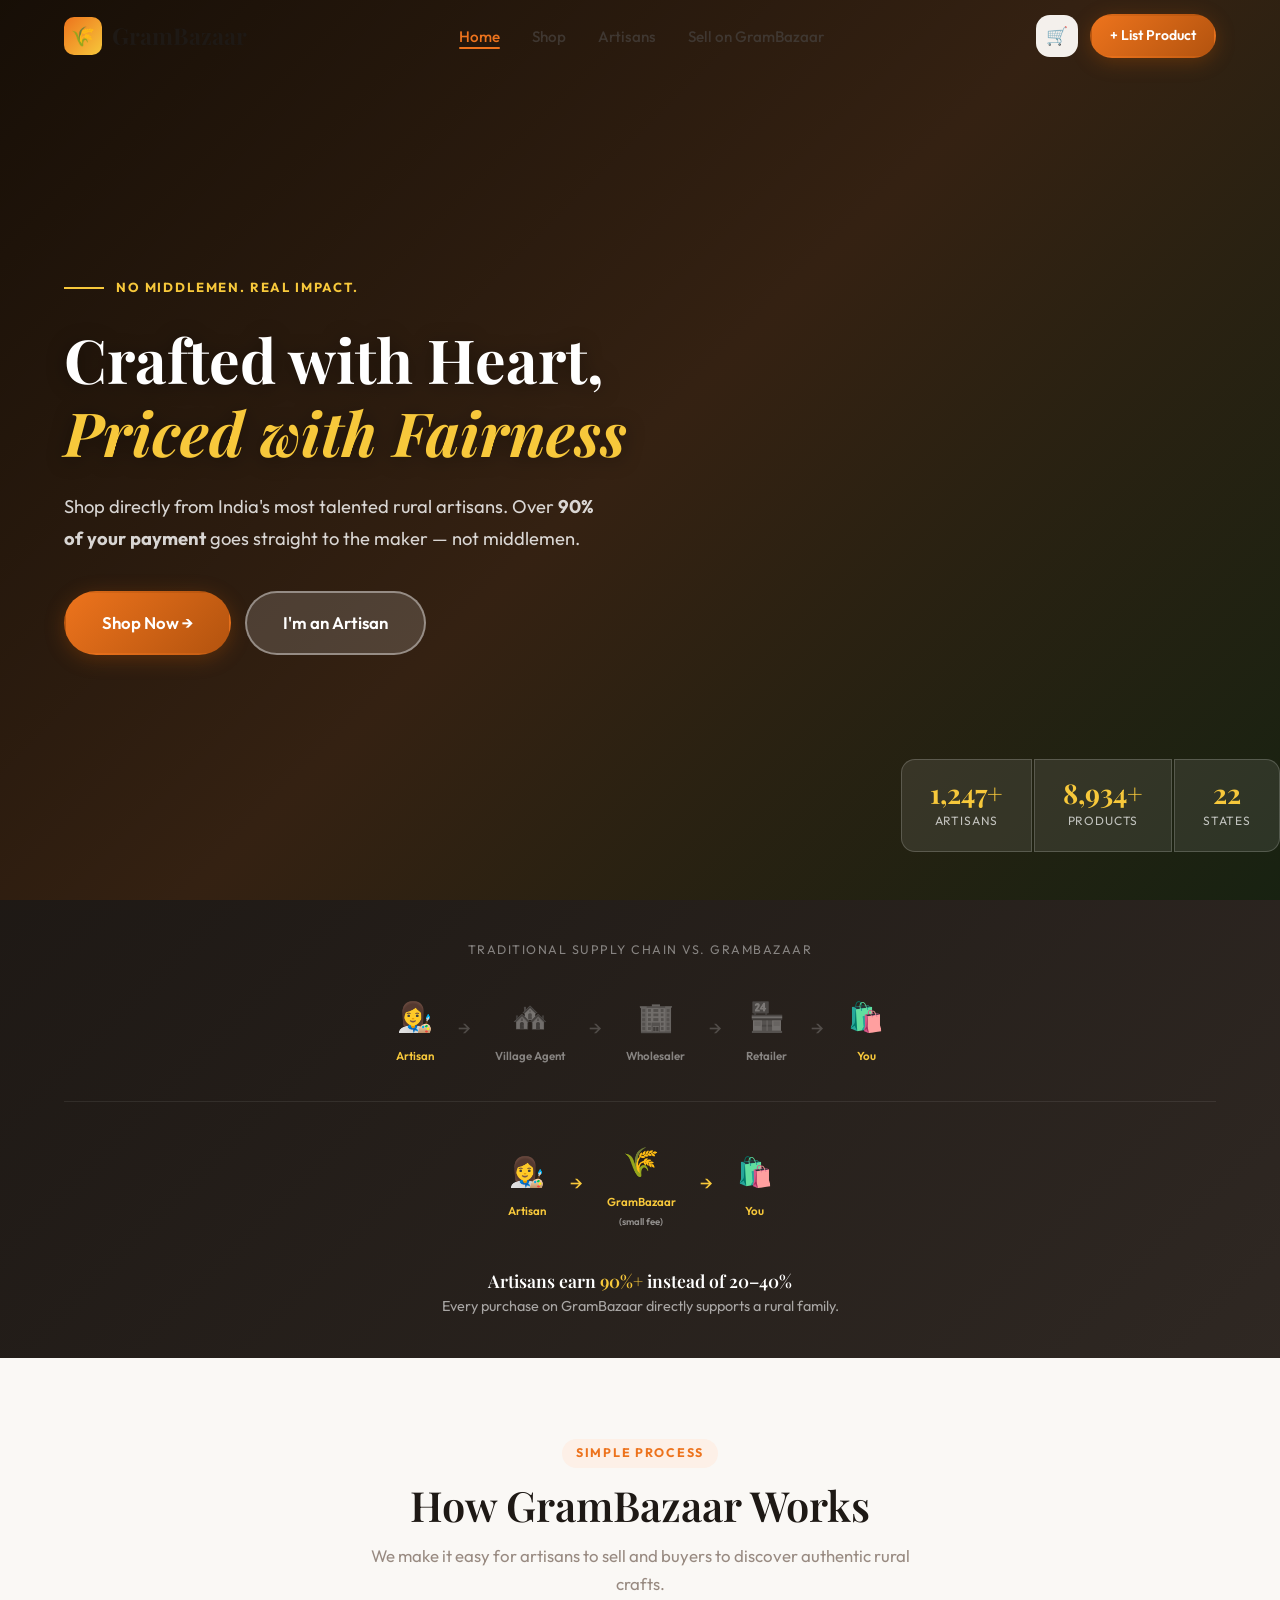
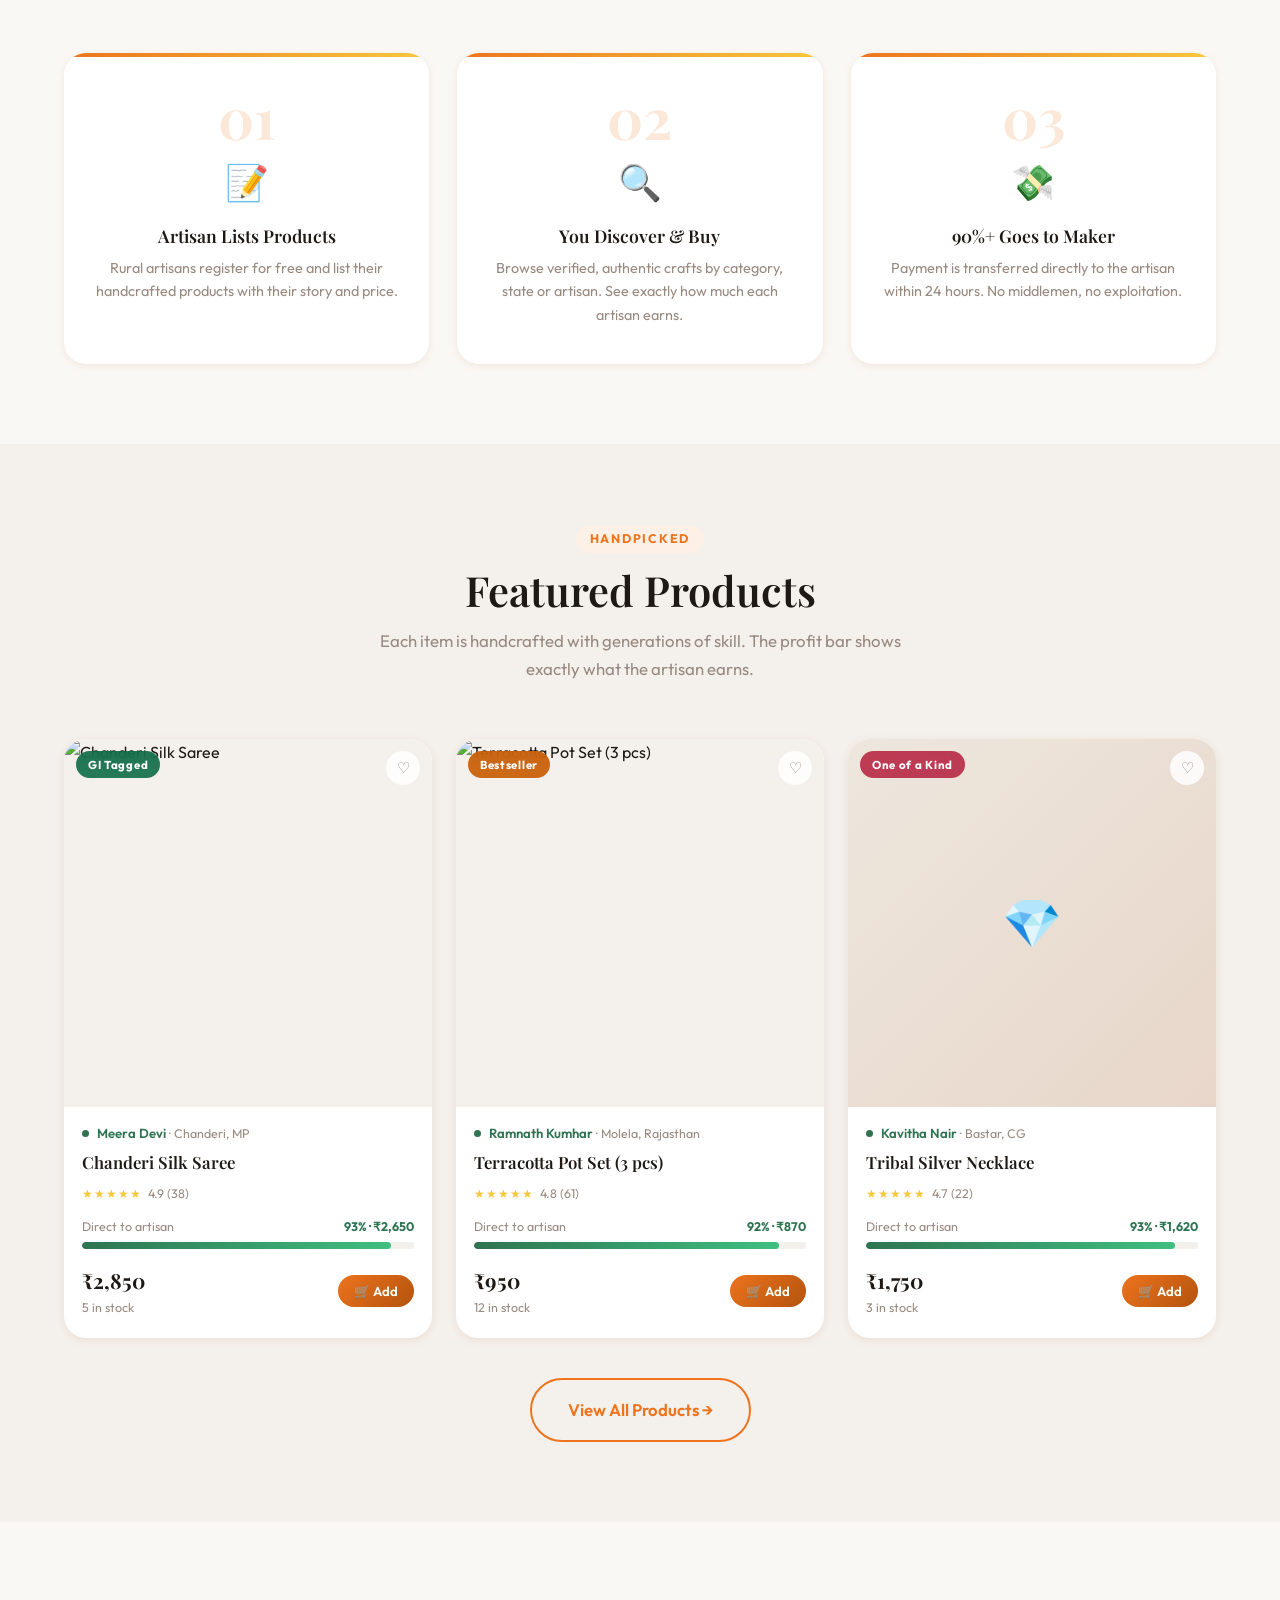
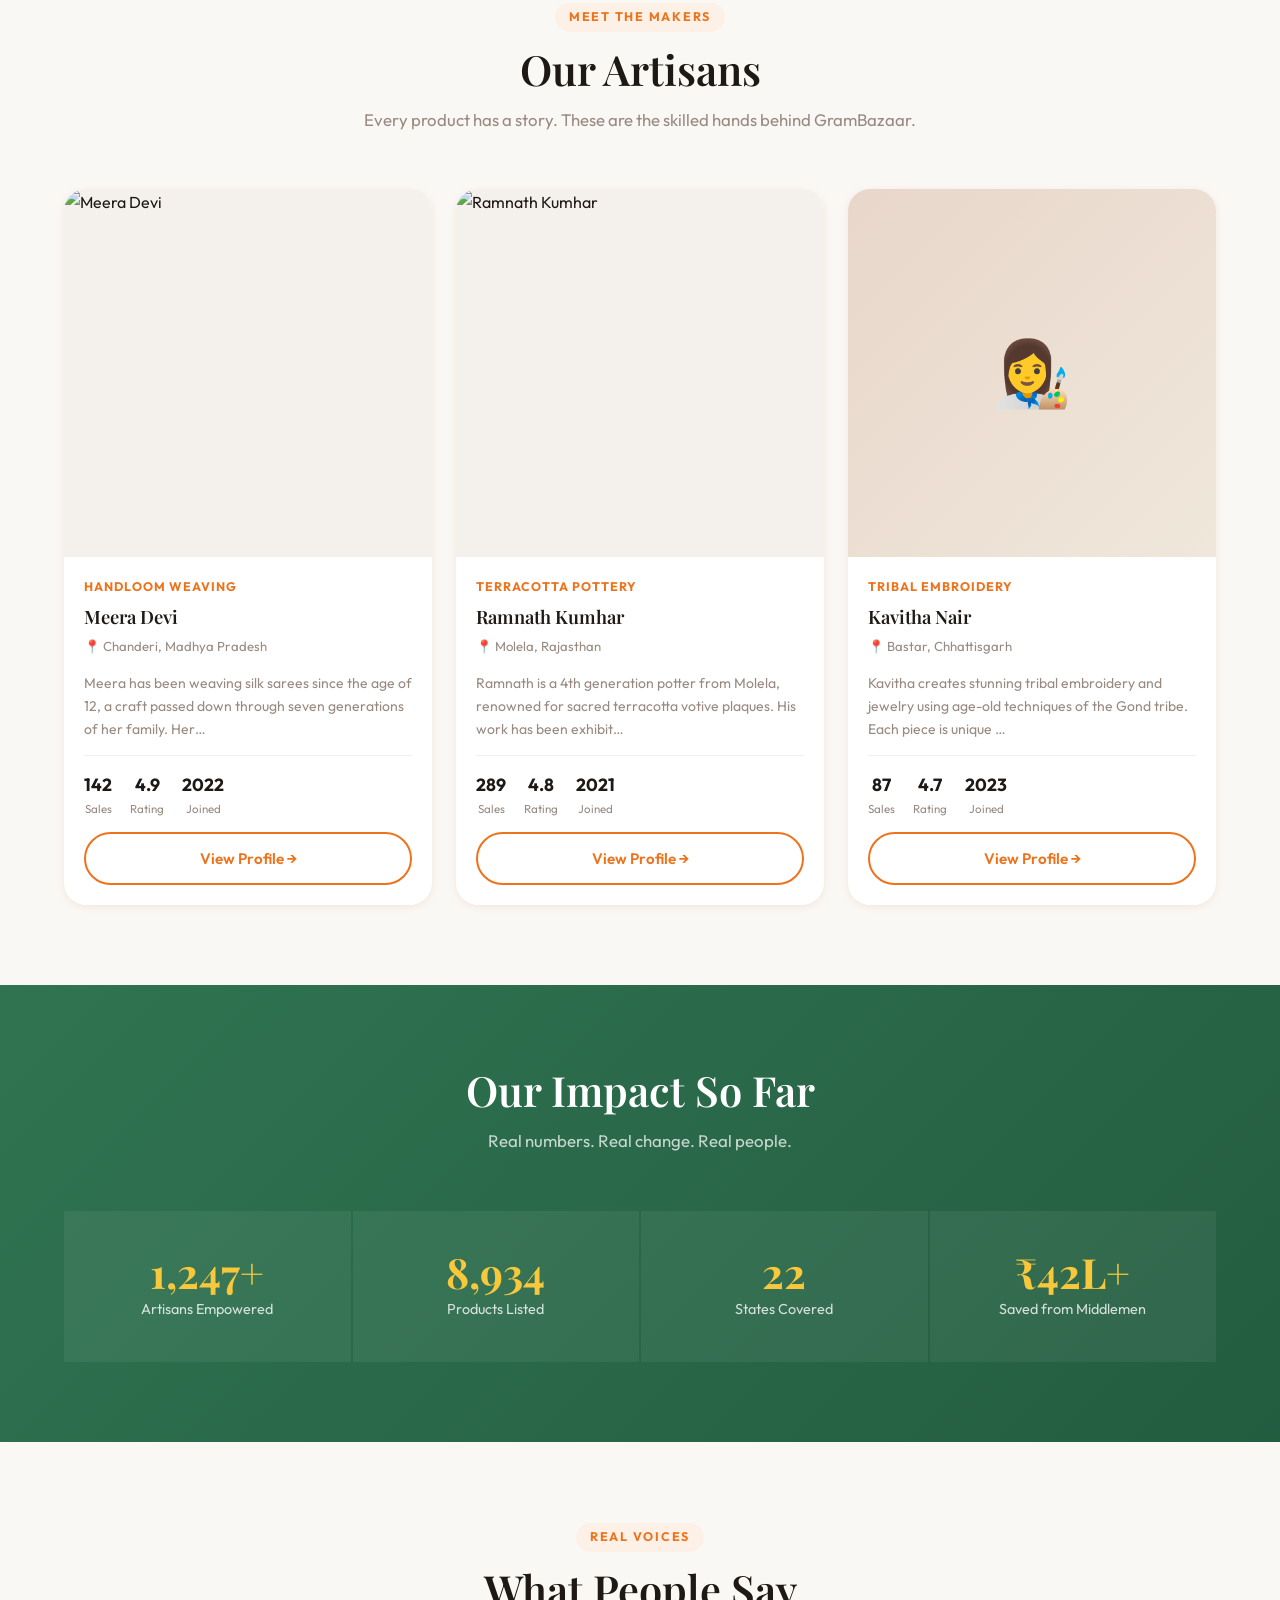
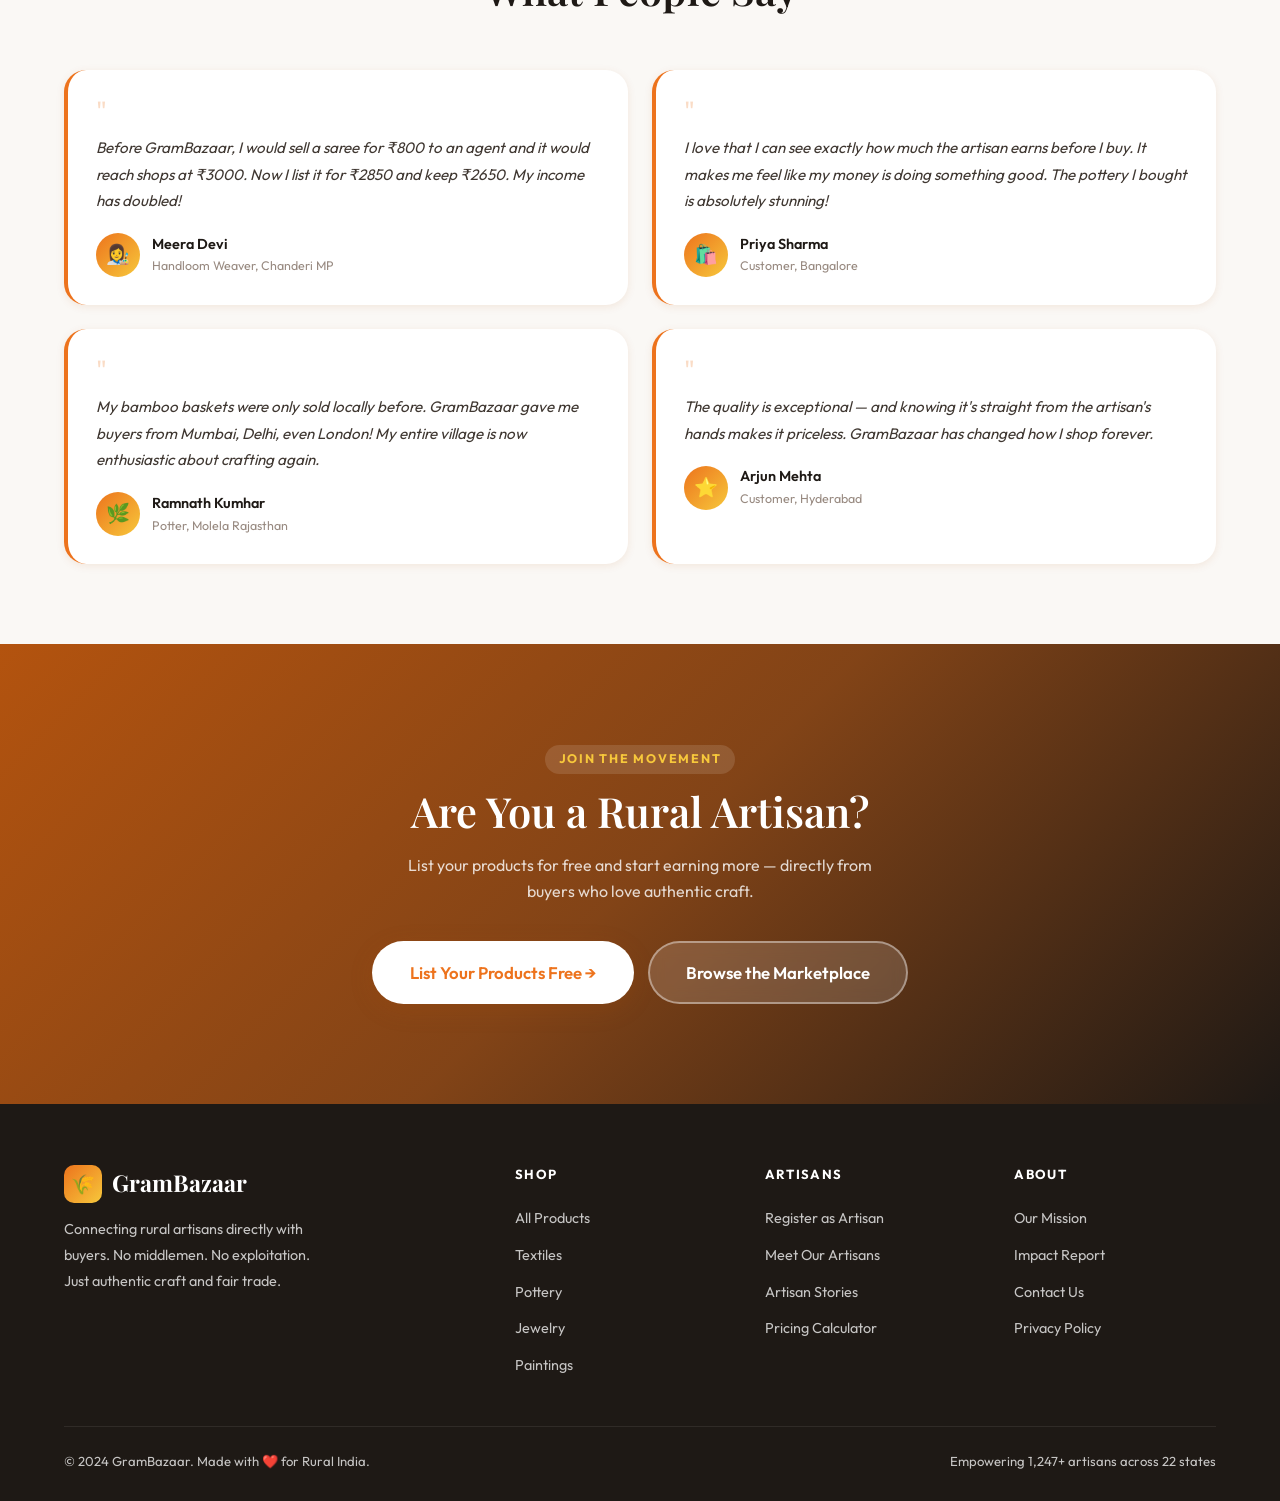
==== index.html @ 1bf378e0 "first commit" ====
<!DOCTYPE html>
<html lang="en">
<head>
  <meta charset="UTF-8">
  <meta name="viewport" content="width=device-width, initial-scale=1.0">
  <title>GramBazaar — Buy Direct from Rural Artisans</title>
  <meta name="description" content="GramBazaar connects you directly with India's rural artisans. No middlemen — 90%+ of your payment goes directly to the maker. Shop handloom, pottery, bamboo crafts and more.">
  <link rel="stylesheet" href="css/style.css">
  <style>
    /* ── Hero ── */
    .hero {
      min-height: 100vh;
      display: flex;
      align-items: center;
      position: relative;
      overflow: hidden;
      background: var(--dark);
    }

    .hero-bg {
      position: absolute; inset: 0;
      background-image: url('C:/Users/hp/.gemini/antigravity/brain/0ddabfdc-ab27-4604-95f3-fe25fa1e48e0/hero_banner_1784464464382.png');
      background-size: cover;
      background-position: center;
      filter: brightness(0.45);
      transform: scale(1.04);
      transition: transform 8s ease;
    }

    .hero.loaded .hero-bg { transform: scale(1); }

    .hero-overlay {
      position: absolute; inset: 0;
      background: linear-gradient(
        135deg,
        rgba(20,10,0,0.7) 0%,
        rgba(180,80,0,0.15) 50%,
        rgba(20,40,15,0.6) 100%
      );
    }

    .hero-content {
      position: relative;
      z-index: 2;
      color: white;
      max-width: 720px;
      padding: calc(var(--nav-height) + 40px) 0 80px;
    }

    .hero-eyebrow {
      display: flex;
      align-items: center;
      gap: 12px;
      margin-bottom: 24px;
      animation: fadeInUp 0.7s ease both;
    }

    .hero-eyebrow-line {
      width: 40px; height: 2px;
      background: var(--accent);
    }

    .hero-eyebrow-text {
      font-size: 0.82rem;
      font-weight: 700;
      letter-spacing: 0.14em;
      text-transform: uppercase;
      color: var(--accent);
    }

    .hero h1 {
      margin-bottom: 22px;
      animation: fadeInUp 0.7s 0.15s ease both;
      text-shadow: 0 2px 20px rgba(0,0,0,0.4);
    }

    .hero h1 .highlight {
      color: var(--accent);
      font-style: italic;
    }

    .hero-subtitle {
      font-size: 1.15rem;
      color: rgba(255,255,255,0.82);
      max-width: 540px;
      margin-bottom: 36px;
      line-height: 1.75;
      animation: fadeInUp 0.7s 0.28s ease both;
    }

    .hero-actions {
      display: flex;
      gap: 14px;
      flex-wrap: wrap;
      animation: fadeInUp 0.7s 0.40s ease both;
    }

    .hero-stats {
      position: absolute;
      bottom: 48px; right: 0;
      display: flex;
      gap: 2px;
      animation: fadeInRight 0.8s 0.5s ease both;
    }

    .hero-stat {
      text-align: center;
      padding: 20px 28px;
      background: var(--glass-bg);
      backdrop-filter: blur(16px);
      border: 1px solid var(--glass-border);
      color: white;
    }

    .hero-stat:first-child { border-radius: var(--radius-md) 0 0 var(--radius-md); }
    .hero-stat:last-child  { border-radius: 0 var(--radius-md) var(--radius-md) 0; }

    .hero-stat-val {
      font-family: 'Playfair Display', serif;
      font-size: 1.7rem;
      font-weight: 700;
      color: var(--accent);
      line-height: 1;
      margin-bottom: 4px;
    }

    .hero-stat-label {
      font-size: 0.75rem;
      color: rgba(255,255,255,0.7);
      text-transform: uppercase;
      letter-spacing: 0.07em;
    }

    @keyframes fadeInUp {
      from { opacity:0; transform:translateY(28px); }
      to   { opacity:1; transform:translateY(0); }
    }

    @keyframes fadeInRight {
      from { opacity:0; transform:translateX(28px); }
      to   { opacity:1; transform:translateX(0); }
    }

    /* ── No Middleman Banner ── */
    .no-middleman {
      background: linear-gradient(135deg, var(--dark) 0%, var(--dark-2) 100%);
      color: white;
      padding: 40px 0;
      overflow: hidden;
    }

    .chain-visual {
      display: flex;
      align-items: center;
      justify-content: center;
      gap: 0;
      flex-wrap: wrap;
    }

    .chain-node {
      display: flex;
      flex-direction: column;
      align-items: center;
      gap: 6px;
      padding: 16px 20px;
    }

    .chain-icon {
      font-size: 1.8rem;
      filter: grayscale(1) opacity(0.4);
    }

    .chain-label {
      font-size: 0.72rem;
      color: rgba(255,255,255,0.45);
      text-align: center;
      font-weight: 600;
    }

    .chain-node.active .chain-icon { filter: none; }
    .chain-node.active .chain-label { color: var(--accent); }

    .chain-arrow { color: rgba(255,255,255,0.2); font-size: 1.2rem; padding: 0 4px; }
    .chain-arrow.struck { color: #e83557; position: relative; }

    .chain-cross {
      position: absolute;
      font-size: 1.4rem;
      color: #e83557;
    }

    .nm-message {
      text-align: center;
      margin-top: 24px;
    }

    .nm-message h3 {
      font-size: 1.1rem;
      font-weight: 600;
      color: white;
      margin-bottom: 4px;
    }

    .nm-message p { font-size: 0.9rem; color: rgba(255,255,255,0.6); }

    /* ── How It Works ── */
    .how-grid {
      display: grid;
      grid-template-columns: repeat(3, 1fr);
      gap: 28px;
    }

    .how-card {
      background: white;
      border-radius: var(--radius-lg);
      padding: 36px 28px;
      text-align: center;
      box-shadow: var(--shadow-sm);
      position: relative;
      overflow: hidden;
      transition: var(--transition);
    }

    .how-card::before {
      content: '';
      position: absolute;
      top: 0; left: 0; right: 0;
      height: 4px;
      background: linear-gradient(90deg, var(--primary), var(--accent));
    }

    .how-card:hover { transform: translateY(-6px); box-shadow: var(--shadow-lg); }

    .how-number {
      font-family: 'Playfair Display', serif;
      font-size: 3.5rem;
      font-weight: 700;
      color: hsl(25,85%,92%);
      line-height: 1;
      margin-bottom: 8px;
    }

    .how-icon { font-size: 2.2rem; margin-bottom: 14px; }

    .how-card h4 { margin-bottom: 10px; font-size: 1.1rem; }
    .how-card p { font-size: 0.9rem; color: var(--mid); }

    /* ── Featured Products ── */
    .products-bg { background: var(--light); }

    .products-grid {
      display: grid;
      grid-template-columns: repeat(3, 1fr);
      gap: 24px;
    }

    /* ── Artisans Section ── */
    .artisans-grid {
      display: grid;
      grid-template-columns: repeat(3, 1fr);
      gap: 24px;
    }

    .artisan-card {
      background: white;
      border-radius: var(--radius-lg);
      overflow: hidden;
      box-shadow: var(--shadow-sm);
      transition: var(--transition);
    }

    .artisan-card:hover { transform: translateY(-6px); box-shadow: var(--shadow-lg); }

    .artisan-card-img {
      aspect-ratio: 1;
      overflow: hidden;
      background: var(--light);
    }

    .artisan-card-img img {
      width: 100%; height: 100%;
      object-fit: cover;
      transition: transform 0.5s ease;
    }

    .artisan-card:hover .artisan-card-img img { transform: scale(1.06); }

    .artisan-card-body { padding: 20px; }

    .artisan-card-craft {
      font-size: 0.78rem;
      font-weight: 700;
      text-transform: uppercase;
      letter-spacing: 0.08em;
      color: var(--primary);
      margin-bottom: 4px;
    }

    .artisan-card-name {
      font-family: 'Playfair Display', serif;
      font-size: 1.15rem;
      font-weight: 600;
      margin-bottom: 4px;
    }

    .artisan-card-loc {
      font-size: 0.82rem;
      color: var(--mid);
      display: flex;
      align-items: center;
      gap: 4px;
      margin-bottom: 14px;
    }

    .artisan-card-stats {
      display: flex;
      gap: 18px;
      padding-top: 14px;
      border-top: 1px solid var(--light);
    }

    .ast { text-align: center; }
    .ast-val { font-weight: 700; font-size: 1.1rem; color: var(--dark); }
    .ast-label { font-size: 0.72rem; color: var(--mid); }

    /* ── Impact Section ── */
    .impact {
      background: linear-gradient(135deg, var(--secondary) 0%, hsl(150,45%,25%) 100%);
      color: white;
    }

    .impact-grid {
      display: grid;
      grid-template-columns: repeat(4, 1fr);
      gap: 2px;
    }

    .impact-item {
      text-align: center;
      padding: 40px 24px;
      background: rgba(255,255,255,0.06);
    }

    .impact-val {
      font-family: 'Playfair Display', serif;
      font-size: 2.6rem;
      font-weight: 700;
      color: var(--accent);
      margin-bottom: 6px;
      line-height: 1;
    }

    .impact-label { font-size: 0.9rem; color: rgba(255,255,255,0.8); }

    /* ── Testimonial ── */
    .testimonial-grid {
      display: grid;
      grid-template-columns: repeat(2, 1fr);
      gap: 24px;
    }

    .testimonial-card {
      background: white;
      border-radius: var(--radius-lg);
      padding: 28px;
      box-shadow: var(--shadow-sm);
      transition: var(--transition);
      border-left: 4px solid var(--primary);
    }

    .testimonial-card:hover { transform: translateY(-4px); box-shadow: var(--shadow-md); }

    .t-quote { font-size: 1.7rem; color: hsl(25,85%,88%); line-height: 1; margin-bottom: 10px; }

    .t-text {
      font-size: 0.95rem;
      color: var(--dark-3);
      line-height: 1.75;
      margin-bottom: 18px;
      font-style: italic;
    }

    .t-author { display: flex; align-items: center; gap: 12px; }
    .t-avatar {
      width: 44px; height: 44px;
      border-radius: 50%;
      background: linear-gradient(135deg, var(--primary), var(--accent));
      display: flex; align-items: center; justify-content: center;
      font-size: 1.2rem;
      flex-shrink: 0;
    }

    .t-name { font-weight: 600; font-size: 0.9rem; }
    .t-role { font-size: 0.78rem; color: var(--mid); }

    /* ── CTA Section ── */
    .cta-section {
      background: linear-gradient(135deg, var(--primary-dark) 0%, hsl(25,70%,30%) 50%, var(--dark) 100%);
      color: white;
      text-align: center;
      padding: 100px 0;
    }

    .cta-section h2 { color: white; margin-bottom: 16px; }
    .cta-section p { color: rgba(255,255,255,0.8); max-width: 480px; margin: 0 auto 36px; }
    .cta-actions { display: flex; justify-content: center; gap: 14px; flex-wrap: wrap; }

    @media (max-width: 900px) {
      .how-grid      { grid-template-columns: 1fr; }
      .products-grid { grid-template-columns: repeat(2, 1fr); }
      .artisans-grid { grid-template-columns: 1fr; }
      .impact-grid   { grid-template-columns: repeat(2, 1fr); }
      .testimonial-grid { grid-template-columns: 1fr; }
      .hero-stats    { position: static; margin-top: 48px; }
      .hero-content  { max-width: 100%; }
    }

    @media (max-width: 600px) {
      .products-grid { grid-template-columns: 1fr; }
      .impact-grid   { grid-template-columns: 1fr; }
    }
  </style>
</head>
<body>

<!-- ══════════ NAVBAR ══════════ -->
<nav class="navbar" id="navbar">
  <div class="container nav-inner">
    <a href="index.html" class="nav-logo">
      <div class="logo-icon">🌾</div>
      GramBazaar
    </a>
    <ul class="nav-links">
      <li><a href="index.html">Home</a></li>
      <li><a href="shop.html">Shop</a></li>
      <li><a href="artisan.html">Artisans</a></li>
      <li><a href="list-product.html">Sell on GramBazaar</a></li>
    </ul>
    <div class="nav-actions">
      <a href="cart.html" class="nav-cart-btn" id="cart-link" title="View Cart">
        🛒
        <span class="cart-badge" id="cart-badge">0</span>
      </a>
      <a href="list-product.html" class="btn btn-primary btn-sm">+ List Product</a>
      <button class="nav-hamburger" aria-label="Menu" aria-expanded="false">
        <span></span><span></span><span></span>
      </button>
    </div>
  </div>
</nav>

<!-- ══════════ HERO ══════════ -->
<section class="hero" id="hero">
  <div class="hero-bg" id="hero-bg"></div>
  <div class="hero-overlay"></div>
  <div class="container">
    <div class="hero-content">
      <div class="hero-eyebrow">
        <div class="hero-eyebrow-line"></div>
        <span class="hero-eyebrow-text">No Middlemen. Real Impact.</span>
      </div>
      <h1>
        Crafted with Heart,<br>
        <span class="highlight">Priced with Fairness</span>
      </h1>
      <p class="hero-subtitle">
        Shop directly from India's most talented rural artisans.
        Over <strong>90% of your payment</strong> goes straight to the maker — not middlemen.
      </p>
      <div class="hero-actions">
        <a href="shop.html" class="btn btn-primary btn-lg">Shop Now →</a>
        <a href="list-product.html" class="btn btn-ghost btn-lg">I'm an Artisan</a>
      </div>
    </div>

    <div class="hero-stats">
      <div class="hero-stat">
        <div class="hero-stat-val" id="count-artisans">0</div>
        <div class="hero-stat-label">Artisans</div>
      </div>
      <div class="hero-stat">
        <div class="hero-stat-val" id="count-products">0</div>
        <div class="hero-stat-label">Products</div>
      </div>
      <div class="hero-stat">
        <div class="hero-stat-val" id="count-states">0</div>
        <div class="hero-stat-label">States</div>
      </div>
    </div>
  </div>
</section>

<!-- ══════════ NO MIDDLEMAN ══════════ -->
<div class="no-middleman">
  <div class="container">
    <p style="text-align:center;font-size:0.78rem;letter-spacing:0.12em;text-transform:uppercase;color:rgba(255,255,255,0.45);margin-bottom:16px">Traditional supply chain vs. GramBazaar</p>
    <div class="chain-visual">
      <!-- Traditional -->
      <div class="chain-node active"><div class="chain-icon">👩‍🎨</div><div class="chain-label">Artisan</div></div>
      <div class="chain-arrow">→</div>
      <div class="chain-node"><div class="chain-icon">🏘️</div><div class="chain-label">Village Agent</div></div>
      <div class="chain-arrow">→</div>
      <div class="chain-node"><div class="chain-icon">🏢</div><div class="chain-label">Wholesaler</div></div>
      <div class="chain-arrow">→</div>
      <div class="chain-node"><div class="chain-icon">🏪</div><div class="chain-label">Retailer</div></div>
      <div class="chain-arrow">→</div>
      <div class="chain-node active"><div class="chain-icon">🛍️</div><div class="chain-label">You</div></div>

      <div style="width:100%;height:1px;background:rgba(255,255,255,0.08);margin:20px 0"></div>

      <!-- GramBazaar -->
      <div class="chain-node active"><div class="chain-icon">👩‍🎨</div><div class="chain-label">Artisan</div></div>
      <div class="chain-arrow" style="color:var(--accent)">→</div>
      <div class="chain-node active"><div class="chain-icon">🌾</div><div class="chain-label" style="color:var(--accent)">GramBazaar<br><small style="color:rgba(255,255,255,0.5);font-size:0.6rem">(small fee)</small></div></div>
      <div class="chain-arrow" style="color:var(--accent)">→</div>
      <div class="chain-node active"><div class="chain-icon">🛍️</div><div class="chain-label">You</div></div>
    </div>
    <div class="nm-message">
      <h3>Artisans earn <span style="color:var(--accent)">90%+</span> instead of 20–40%</h3>
      <p>Every purchase on GramBazaar directly supports a rural family.</p>
    </div>
  </div>
</div>

<!-- ══════════ HOW IT WORKS ══════════ -->
<section class="section" id="how-it-works">
  <div class="container">
    <div class="section-header reveal">
      <span class="section-label">Simple Process</span>
      <h2>How GramBazaar Works</h2>
      <p>We make it easy for artisans to sell and buyers to discover authentic rural crafts.</p>
    </div>
    <div class="how-grid">
      <div class="how-card reveal delay-1">
        <div class="how-number">01</div>
        <div class="how-icon">📝</div>
        <h4>Artisan Lists Products</h4>
        <p>Rural artisans register for free and list their handcrafted products with their story and price.</p>
      </div>
      <div class="how-card reveal delay-2">
        <div class="how-number">02</div>
        <div class="how-icon">🔍</div>
        <h4>You Discover & Buy</h4>
        <p>Browse verified, authentic crafts by category, state or artisan. See exactly how much each artisan earns.</p>
      </div>
      <div class="how-card reveal delay-3">
        <div class="how-number">03</div>
        <div class="how-icon">💸</div>
        <h4>90%+ Goes to Maker</h4>
        <p>Payment is transferred directly to the artisan within 24 hours. No middlemen, no exploitation.</p>
      </div>
    </div>
  </div>
</section>

<!-- ══════════ FEATURED PRODUCTS ══════════ -->
<section class="section products-bg" id="featured-products">
  <div class="container">
    <div class="section-header reveal">
      <span class="section-label">Handpicked</span>
      <h2>Featured Products</h2>
      <p>Each item is handcrafted with generations of skill. The profit bar shows exactly what the artisan earns.</p>
    </div>
    <div class="products-grid" id="featured-grid">
      <!-- Rendered by JS -->
    </div>
    <div style="text-align:center;margin-top:40px" class="reveal">
      <a href="shop.html" class="btn btn-outline btn-lg">View All Products →</a>
    </div>
  </div>
</section>

<!-- ══════════ ARTISANS ══════════ -->
<section class="section" id="artisans">
  <div class="container">
    <div class="section-header reveal">
      <span class="section-label">Meet the Makers</span>
      <h2>Our Artisans</h2>
      <p>Every product has a story. These are the skilled hands behind GramBazaar.</p>
    </div>
    <div class="artisans-grid" id="artisans-grid">
      <!-- Rendered by JS -->
    </div>
  </div>
</section>

<!-- ══════════ IMPACT ══════════ -->
<section class="impact section">
  <div class="container">
    <div class="section-header reveal">
      <h2 style="color:white">Our Impact So Far</h2>
      <p style="color:rgba(255,255,255,0.75)">Real numbers. Real change. Real people.</p>
    </div>
    <div class="impact-grid">
      <div class="impact-item reveal">
        <div class="impact-val">1,247+</div>
        <div class="impact-label">Artisans Empowered</div>
      </div>
      <div class="impact-item reveal delay-1">
        <div class="impact-val">8,934</div>
        <div class="impact-label">Products Listed</div>
      </div>
      <div class="impact-item reveal delay-2">
        <div class="impact-val">22</div>
        <div class="impact-label">States Covered</div>
      </div>
      <div class="impact-item reveal delay-3">
        <div class="impact-val">₹42L+</div>
        <div class="impact-label">Saved from Middlemen</div>
      </div>
    </div>
  </div>
</section>

<!-- ══════════ TESTIMONIALS ══════════ -->
<section class="section" id="testimonials">
  <div class="container">
    <div class="section-header reveal">
      <span class="section-label">Real Voices</span>
      <h2>What People Say</h2>
    </div>
    <div class="testimonial-grid">
      <div class="testimonial-card reveal">
        <div class="t-quote">"</div>
        <p class="t-text">Before GramBazaar, I would sell a saree for ₹800 to an agent and it would reach shops at ₹3000. Now I list it for ₹2850 and keep ₹2650. My income has doubled!</p>
        <div class="t-author">
          <div class="t-avatar">👩‍🎨</div>
          <div>
            <div class="t-name">Meera Devi</div>
            <div class="t-role">Handloom Weaver, Chanderi MP</div>
          </div>
        </div>
      </div>
      <div class="testimonial-card reveal delay-1">
        <div class="t-quote">"</div>
        <p class="t-text">I love that I can see exactly how much the artisan earns before I buy. It makes me feel like my money is doing something good. The pottery I bought is absolutely stunning!</p>
        <div class="t-author">
          <div class="t-avatar">🛍️</div>
          <div>
            <div class="t-name">Priya Sharma</div>
            <div class="t-role">Customer, Bangalore</div>
          </div>
        </div>
      </div>
      <div class="testimonial-card reveal delay-2">
        <div class="t-quote">"</div>
        <p class="t-text">My bamboo baskets were only sold locally before. GramBazaar gave me buyers from Mumbai, Delhi, even London! My entire village is now enthusiastic about crafting again.</p>
        <div class="t-author">
          <div class="t-avatar">🌿</div>
          <div>
            <div class="t-name">Ramnath Kumhar</div>
            <div class="t-role">Potter, Molela Rajasthan</div>
          </div>
        </div>
      </div>
      <div class="testimonial-card reveal delay-3">
        <div class="t-quote">"</div>
        <p class="t-text">The quality is exceptional — and knowing it's straight from the artisan's hands makes it priceless. GramBazaar has changed how I shop forever.</p>
        <div class="t-author">
          <div class="t-avatar">⭐</div>
          <div>
            <div class="t-name">Arjun Mehta</div>
            <div class="t-role">Customer, Hyderabad</div>
          </div>
        </div>
      </div>
    </div>
  </div>
</section>

<!-- ══════════ CTA ══════════ -->
<section class="cta-section">
  <div class="container">
    <span class="section-label" style="background:rgba(255,255,255,0.12);color:var(--accent)">Join the Movement</span>
    <h2>Are You a Rural Artisan?</h2>
    <p>List your products for free and start earning more — directly from buyers who love authentic craft.</p>
    <div class="cta-actions">
      <a href="list-product.html" class="btn btn-white btn-lg">List Your Products Free →</a>
      <a href="shop.html" class="btn btn-ghost btn-lg">Browse the Marketplace</a>
    </div>
  </div>
</section>

<!-- ══════════ FOOTER ══════════ -->
<footer class="footer">
  <div class="container">
    <div class="footer-grid">
      <div class="footer-brand">
        <div class="nav-logo">
          <div class="logo-icon">🌾</div>
          GramBazaar
        </div>
        <p>Connecting rural artisans directly with buyers. No middlemen. No exploitation. Just authentic craft and fair trade.</p>
      </div>
      <div class="footer-col">
        <h5>Shop</h5>
        <ul>
          <li><a href="shop.html">All Products</a></li>
          <li><a href="shop.html">Textiles</a></li>
          <li><a href="shop.html">Pottery</a></li>
          <li><a href="shop.html">Jewelry</a></li>
          <li><a href="shop.html">Paintings</a></li>
        </ul>
      </div>
      <div class="footer-col">
        <h5>Artisans</h5>
        <ul>
          <li><a href="list-product.html">Register as Artisan</a></li>
          <li><a href="artisan.html">Meet Our Artisans</a></li>
          <li><a href="#">Artisan Stories</a></li>
          <li><a href="#">Pricing Calculator</a></li>
        </ul>
      </div>
      <div class="footer-col">
        <h5>About</h5>
        <ul>
          <li><a href="#">Our Mission</a></li>
          <li><a href="#">Impact Report</a></li>
          <li><a href="#">Contact Us</a></li>
          <li><a href="#">Privacy Policy</a></li>
        </ul>
      </div>
    </div>
    <div class="footer-bottom">
      <span>© 2024 GramBazaar. Made with <span class="heart">❤️</span> for Rural India.</span>
      <span>Empowering 1,247+ artisans across 22 states</span>
    </div>
  </div>
</footer>

<script src="js/data.js"></script>
<script src="js/main.js"></script>
<script>
document.addEventListener('DOMContentLoaded', () => {
  // Animate hero bg load
  setTimeout(() => document.getElementById('hero').classList.add('loaded'), 100);

  // Animated counters
  animateCounter('count-artisans', 1247);
  animateCounter('count-products', 8934);
  animateCounter('count-states', 22);

  // Render featured products (first 3)
  const featuredGrid = document.getElementById('featured-grid');
  if (featuredGrid && window.GB) {
    const products = window.GB.PRODUCTS.slice(0, 3);
    featuredGrid.innerHTML = products.map(p => {
      const pct     = Math.round((p.artisanShare / p.price) * 100);
      const imgSrc  = window.GB.getImagePath(p.image);
      const badgeCls = { 'GI Tagged':'badge-gi','Bestseller':'badge-best','Eco Friendly':'badge-eco','Original Art':'badge-art','One of a Kind':'badge-unique' }[p.badge] || 'badge-best';
      const stars   = '★'.repeat(Math.round(p.rating)) + '☆'.repeat(5 - Math.round(p.rating));
      return `
        <article class="product-card reveal">
          <div class="card-img">
            ${imgSrc ? `<img src="${imgSrc}" alt="${p.name}" loading="lazy">` : `<div style="width:100%;height:100%;display:flex;align-items:center;justify-content:center;font-size:3rem;background:linear-gradient(135deg,hsl(35,30%,90%),hsl(25,40%,85%))">${{'Textiles':'🧵','Pottery':'🏺','Jewelry':'💎','Bamboo Crafts':'🌿','Paintings':'🎨'}[p.category]||'🎁'}</div>`}
            <span class="card-badge ${badgeCls}">${p.badge}</span>
            <button class="card-wishlist" aria-label="Wishlist">♡</button>
          </div>
          <div class="card-body">
            <div class="card-artisan">
              <span class="card-artisan-dot"></span>
              <span class="card-artisan-info"><strong>${p.artisanName}</strong> · ${p.village}</span>
            </div>
            <h3 class="card-title">${p.name}</h3>
            <div class="rating-wrap">
              <span class="stars text-xs">${stars}</span>
              <span class="text-xs text-mid">${p.rating} (${p.reviews})</span>
            </div>
            <div class="profit-bar-wrap">
              <div class="profit-bar-label">
                <span class="text-xs">Direct to artisan</span>
                <span class="artisan-pct text-xs">${pct}% · ₹${p.artisanShare.toLocaleString('en-IN')}</span>
              </div>
              <div class="profit-bar"><div class="profit-fill" style="width:${pct}%"></div></div>
            </div>
            <div class="card-price-row">
              <div>
                <div class="card-price">₹${p.price.toLocaleString('en-IN')}</div>
                <div class="text-xs text-mid">${p.stock} in stock</div>
              </div>
              <button class="btn-add-cart" data-id="${p.id}">🛒 Add</button>
            </div>
          </div>
        </article>`;
    }).join('');

    featuredGrid.querySelectorAll('.btn-add-cart').forEach(btn => {
      btn.addEventListener('click', () => {
        const ok = window.GB_CART.addToCart(btn.dataset.id);
        if (ok) { btn.textContent = '✓ Added'; btn.classList.add('added'); setTimeout(() => { btn.innerHTML = '🛒 Add'; btn.classList.remove('added'); }, 2000); }
      });
    });
    featuredGrid.querySelectorAll('.card-wishlist').forEach(btn => {
      btn.addEventListener('click', () => { btn.classList.toggle('active'); btn.textContent = btn.classList.contains('active') ? '♥' : '♡'; });
    });
  }

  // Render artisans
  const artisanGrid = document.getElementById('artisans-grid');
  if (artisanGrid && window.GB) {
    artisanGrid.innerHTML = window.GB.ARTISANS.map(a => {
      const imgSrc = window.GB.getImagePath(a.image);
      return `
        <div class="artisan-card reveal">
          <div class="artisan-card-img">
            ${imgSrc ? `<img src="${imgSrc}" alt="${a.name}">` : `<div style="width:100%;height:100%;background:linear-gradient(135deg,hsl(25,40%,85%),hsl(35,40%,90%));display:flex;align-items:center;justify-content:center;font-size:4rem">👩‍🎨</div>`}
          </div>
          <div class="artisan-card-body">
            <div class="artisan-card-craft">${a.craft}</div>
            <div class="artisan-card-name">${a.name}</div>
            <div class="artisan-card-loc">📍 ${a.village}, ${a.state}</div>
            <p class="text-sm text-mid" style="margin-bottom:14px">${a.bio.slice(0,120)}…</p>
            <div class="artisan-card-stats">
              <div class="ast"><div class="ast-val">${a.totalSales}</div><div class="ast-label">Sales</div></div>
              <div class="ast"><div class="ast-val">${a.rating}</div><div class="ast-label">Rating</div></div>
              <div class="ast"><div class="ast-val">${a.joinedYear}</div><div class="ast-label">Joined</div></div>
            </div>
            <a href="artisan.html?id=${a.id}" class="btn btn-outline w-full" style="justify-content:center;margin-top:14px">View Profile →</a>
          </div>
        </div>`;
    }).join('');
  }

  // Re-init scroll reveal for dynamically added elements
  initScrollReveal && initScrollReveal();
});

function animateCounter(id, target) {
  const el = document.getElementById(id);
  if (!el) return;
  let current = 0;
  const increment = Math.ceil(target / 60);
  const interval = setInterval(() => {
    current = Math.min(current + increment, target);
    el.textContent = current.toLocaleString('en-IN') + (target > 100 ? '+' : '');
    if (current >= target) clearInterval(interval);
  }, 28);
}
</script>
</body>
</html>
---- css/style.css ----
/* ============================================================
   GramBazaar — Global Design System
   ============================================================ */

@import url('https://fonts.googleapis.com/css2?family=Outfit:wght@300;400;500;600;700;800&family=Playfair+Display:ital,wght@0,400;0,600;0,700;1,400&display=swap');

/* ─── CSS Variables ─────────────────────────────────────── */
:root {
  --primary:       hsl(25, 85%, 52%);
  --primary-light: hsl(25, 85%, 65%);
  --primary-dark:  hsl(25, 85%, 38%);
  --secondary:     hsl(150, 42%, 32%);
  --secondary-light: hsl(150, 42%, 45%);
  --accent:        hsl(45, 92%, 60%);
  --accent-dark:   hsl(45, 80%, 44%);

  --dark:          hsl(25, 18%, 10%);
  --dark-2:        hsl(25, 15%, 16%);
  --dark-3:        hsl(25, 12%, 22%);
  --mid:           hsl(25, 10%, 55%);
  --light:         hsl(35, 25%, 94%);
  --surface:       hsl(35, 30%, 97%);
  --white:         #ffffff;

  --glass-bg:      rgba(255,255,255,0.09);
  --glass-border:  rgba(255,255,255,0.18);
  --glass-dark:    rgba(20,14,8,0.55);

  --shadow-sm:     0 2px 8px rgba(180,80,0,0.10);
  --shadow-md:     0 6px 24px rgba(180,80,0,0.15);
  --shadow-lg:     0 16px 48px rgba(180,80,0,0.20);
  --shadow-xl:     0 32px 80px rgba(180,80,0,0.25);

  --radius-sm:     8px;
  --radius-md:     14px;
  --radius-lg:     22px;
  --radius-xl:     36px;
  --radius-full:   9999px;

  --transition:    all 0.28s cubic-bezier(0.4, 0, 0.2, 1);
  --transition-slow: all 0.5s cubic-bezier(0.4, 0, 0.2, 1);

  --nav-height:    72px;
}

/* ─── Reset & Base ──────────────────────────────────────── */
*, *::before, *::after { box-sizing: border-box; margin: 0; padding: 0; }

html {
  scroll-behavior: smooth;
  font-size: 16px;
}

body {
  font-family: 'Outfit', sans-serif;
  background: var(--surface);
  color: var(--dark);
  line-height: 1.65;
  overflow-x: hidden;
}

img { max-width: 100%; display: block; }
a  { text-decoration: none; color: inherit; }
ul { list-style: none; }
button { cursor: pointer; border: none; background: none; font-family: inherit; }
input, textarea, select { font-family: inherit; }

/* ─── Typography ────────────────────────────────────────── */
h1, h2, h3, h4 { font-family: 'Playfair Display', serif; line-height: 1.2; }
h1 { font-size: clamp(2.2rem, 5vw, 3.8rem); font-weight: 700; }
h2 { font-size: clamp(1.7rem, 3.5vw, 2.6rem); font-weight: 600; }
h3 { font-size: clamp(1.2rem, 2.5vw, 1.6rem); font-weight: 600; }
h4 { font-size: 1.1rem; font-weight: 600; }

.serif { font-family: 'Playfair Display', serif; }
.text-sm { font-size: 0.875rem; }
.text-xs { font-size: 0.78rem; }
.text-mid { color: var(--mid); }
.text-primary { color: var(--primary); }
.text-secondary { color: var(--secondary); }
.text-accent { color: var(--accent-dark); }
.fw-500 { font-weight: 500; }
.fw-600 { font-weight: 600; }
.fw-700 { font-weight: 700; }

/* ─── Layout ────────────────────────────────────────────── */
.container {
  width: 100%;
  max-width: 1200px;
  margin: 0 auto;
  padding: 0 24px;
}

.section {
  padding: 80px 0;
}

.section-header {
  text-align: center;
  margin-bottom: 56px;
}

.section-header p {
  color: var(--mid);
  max-width: 560px;
  margin: 12px auto 0;
  font-size: 1.05rem;
}

.section-label {
  display: inline-block;
  font-size: 0.78rem;
  font-weight: 700;
  letter-spacing: 0.14em;
  text-transform: uppercase;
  color: var(--primary);
  background: hsl(25, 85%, 95%);
  padding: 4px 14px;
  border-radius: var(--radius-full);
  margin-bottom: 12px;
}

/* ─── Navbar ────────────────────────────────────────────── */
.navbar {
  position: fixed;
  top: 0; left: 0; right: 0;
  height: var(--nav-height);
  z-index: 1000;
  transition: var(--transition);
}

.navbar.scrolled {
  background: rgba(255,252,248,0.92);
  backdrop-filter: blur(20px);
  -webkit-backdrop-filter: blur(20px);
  box-shadow: 0 2px 20px rgba(180,80,0,0.10);
  border-bottom: 1px solid rgba(180,80,0,0.08);
}

.nav-inner {
  display: flex;
  align-items: center;
  justify-content: space-between;
  height: 100%;
}

.nav-logo {
  display: flex;
  align-items: center;
  gap: 10px;
  font-family: 'Playfair Display', serif;
  font-weight: 700;
  font-size: 1.45rem;
  color: var(--dark);
}

.nav-logo .logo-icon {
  width: 38px; height: 38px;
  background: linear-gradient(135deg, var(--primary), var(--accent));
  border-radius: 10px;
  display: flex; align-items: center; justify-content: center;
  font-size: 1.2rem;
}

.nav-links {
  display: flex;
  gap: 32px;
  align-items: center;
}

.nav-links a {
  font-size: 0.95rem;
  font-weight: 500;
  color: var(--dark-3);
  position: relative;
  transition: var(--transition);
}

.nav-links a::after {
  content: '';
  position: absolute;
  bottom: -3px; left: 0;
  width: 0; height: 2px;
  background: var(--primary);
  border-radius: 1px;
  transition: var(--transition);
}

.nav-links a:hover { color: var(--primary); }
.nav-links a:hover::after { width: 100%; }
.nav-links a.active { color: var(--primary); }
.nav-links a.active::after { width: 100%; }

.nav-actions {
  display: flex;
  align-items: center;
  gap: 12px;
}

.nav-cart-btn {
  position: relative;
  width: 42px; height: 42px;
  display: flex; align-items: center; justify-content: center;
  background: var(--light);
  border-radius: var(--radius-md);
  font-size: 1.1rem;
  color: var(--dark);
  transition: var(--transition);
}

.nav-cart-btn:hover { background: var(--primary); color: white; transform: translateY(-1px); }

.cart-badge {
  position: absolute;
  top: -5px; right: -5px;
  min-width: 18px; height: 18px;
  background: var(--primary);
  color: white;
  font-size: 0.65rem;
  font-weight: 700;
  border-radius: var(--radius-full);
  display: flex; align-items: center; justify-content: center;
  padding: 0 4px;
  border: 2px solid var(--surface);
  opacity: 0;
  transform: scale(0);
  transition: var(--transition);
}

.cart-badge.show { opacity: 1; transform: scale(1); }

.nav-hamburger {
  display: none;
  flex-direction: column;
  gap: 5px;
  width: 30px;
  padding: 4px;
}

.nav-hamburger span {
  display: block;
  height: 2px;
  background: var(--dark);
  border-radius: 1px;
  transition: var(--transition);
}

/* ─── Buttons ───────────────────────────────────────────── */
.btn {
  display: inline-flex;
  align-items: center;
  gap: 8px;
  padding: 12px 26px;
  border-radius: var(--radius-full);
  font-size: 0.95rem;
  font-weight: 600;
  transition: var(--transition);
  border: 2px solid transparent;
  white-space: nowrap;
}

.btn-primary {
  background: linear-gradient(135deg, var(--primary), var(--primary-dark));
  color: white;
  box-shadow: 0 4px 20px rgba(200,90,0,0.30);
}

.btn-primary:hover {
  transform: translateY(-2px);
  box-shadow: 0 8px 32px rgba(200,90,0,0.40);
  background: linear-gradient(135deg, var(--primary-light), var(--primary));
}

.btn-outline {
  background: transparent;
  color: var(--primary);
  border-color: var(--primary);
}

.btn-outline:hover {
  background: var(--primary);
  color: white;
  transform: translateY(-2px);
  box-shadow: var(--shadow-md);
}

.btn-white {
  background: white;
  color: var(--primary);
  box-shadow: var(--shadow-md);
}

.btn-white:hover {
  transform: translateY(-2px);
  box-shadow: var(--shadow-lg);
}

.btn-ghost {
  background: rgba(255,255,255,0.15);
  color: white;
  border-color: rgba(255,255,255,0.4);
  backdrop-filter: blur(8px);
}

.btn-ghost:hover {
  background: rgba(255,255,255,0.25);
  transform: translateY(-2px);
}

.btn-sm {
  padding: 8px 18px;
  font-size: 0.875rem;
}

.btn-lg {
  padding: 16px 36px;
  font-size: 1.05rem;
}

/* ─── Cards ─────────────────────────────────────────────── */
.card {
  background: white;
  border-radius: var(--radius-lg);
  box-shadow: var(--shadow-sm);
  transition: var(--transition);
  overflow: hidden;
}

.card:hover {
  transform: translateY(-6px);
  box-shadow: var(--shadow-lg);
}

/* ─── Product Card ──────────────────────────────────────── */
.product-card {
  background: white;
  border-radius: var(--radius-lg);
  overflow: hidden;
  box-shadow: var(--shadow-sm);
  transition: var(--transition);
  position: relative;
}

.product-card:hover {
  transform: translateY(-8px);
  box-shadow: var(--shadow-xl);
}

.product-card .card-img {
  position: relative;
  aspect-ratio: 1;
  overflow: hidden;
  background: var(--light);
}

.product-card .card-img img {
  width: 100%; height: 100%;
  object-fit: cover;
  transition: transform 0.5s ease;
}

.product-card:hover .card-img img { transform: scale(1.08); }

.product-card .card-badge {
  position: absolute;
  top: 12px; left: 12px;
  padding: 4px 12px;
  border-radius: var(--radius-full);
  font-size: 0.72rem;
  font-weight: 700;
  letter-spacing: 0.06em;
  backdrop-filter: blur(8px);
}

.badge-gi     { background: rgba(0,100,60,0.85); color: white; }
.badge-best   { background: rgba(200,90,0,0.90); color: white; }
.badge-eco    { background: rgba(50,140,80,0.85); color: white; }
.badge-art    { background: rgba(100,60,160,0.85); color: white; }
.badge-unique { background: rgba(180,30,60,0.85); color: white; }

.card-wishlist {
  position: absolute;
  top: 12px; right: 12px;
  width: 34px; height: 34px;
  background: rgba(255,255,255,0.85);
  border-radius: 50%;
  display: flex; align-items: center; justify-content: center;
  font-size: 0.95rem;
  transition: var(--transition);
  backdrop-filter: blur(4px);
  color: var(--mid);
}

.card-wishlist:hover, .card-wishlist.active {
  background: white;
  color: #e83557;
  transform: scale(1.15);
}

.card-body { padding: 16px 18px 20px; }

.card-artisan {
  display: flex;
  align-items: center;
  gap: 8px;
  margin-bottom: 8px;
}

.card-artisan-dot {
  width: 7px; height: 7px;
  background: var(--secondary);
  border-radius: 50%;
  flex-shrink: 0;
}

.card-artisan-info {
  font-size: 0.78rem;
  color: var(--mid);
}

.card-artisan-info strong {
  color: var(--secondary);
  font-weight: 600;
  font-size: 0.82rem;
}

.card-title {
  font-family: 'Playfair Display', serif;
  font-size: 1.05rem;
  font-weight: 600;
  margin-bottom: 10px;
  color: var(--dark);
  line-height: 1.3;
}

/* Profit Bar */
.profit-bar-wrap {
  margin: 12px 0;
}

.profit-bar-label {
  display: flex;
  justify-content: space-between;
  font-size: 0.72rem;
  color: var(--mid);
  margin-bottom: 5px;
}

.profit-bar-label .artisan-pct {
  color: var(--secondary);
  font-weight: 700;
}

.profit-bar {
  height: 7px;
  background: var(--light);
  border-radius: 4px;
  overflow: hidden;
}

.profit-fill {
  height: 100%;
  background: linear-gradient(90deg, var(--secondary), hsl(150,50%,50%));
  border-radius: 4px;
  transition: width 0.8s ease;
}

.card-price-row {
  display: flex;
  align-items: center;
  justify-content: space-between;
  margin-top: 14px;
}

.card-price {
  font-family: 'Playfair Display', serif;
  font-size: 1.3rem;
  font-weight: 700;
  color: var(--dark);
}

.btn-add-cart {
  display: flex;
  align-items: center;
  gap: 6px;
  padding: 8px 16px;
  background: linear-gradient(135deg, var(--primary), var(--primary-dark));
  color: white;
  border-radius: var(--radius-full);
  font-size: 0.82rem;
  font-weight: 600;
  transition: var(--transition);
  border: none;
  cursor: pointer;
}

.btn-add-cart:hover {
  transform: translateY(-2px);
  box-shadow: 0 4px 16px rgba(200,90,0,0.35);
}

.btn-add-cart.added {
  background: linear-gradient(135deg, var(--secondary), var(--secondary-light));
}

/* ─── Badges ────────────────────────────────────────────── */
.tag {
  display: inline-flex;
  align-items: center;
  gap: 4px;
  padding: 3px 12px;
  border-radius: var(--radius-full);
  font-size: 0.75rem;
  font-weight: 600;
}

.tag-primary { background: hsl(25,85%,93%); color: var(--primary); }
.tag-green   { background: hsl(150,42%,92%); color: var(--secondary); }
.tag-dark    { background: var(--dark-3); color: white; }

/* ─── Stars ─────────────────────────────────────────────── */
.stars { color: var(--accent); letter-spacing: 1px; }
.rating-wrap {
  display: flex;
  align-items: center;
  gap: 6px;
  font-size: 0.82rem;
}

/* ─── Forms ─────────────────────────────────────────────── */
.form-group {
  margin-bottom: 22px;
}

label {
  display: block;
  font-size: 0.875rem;
  font-weight: 600;
  color: var(--dark);
  margin-bottom: 6px;
}

.form-control {
  width: 100%;
  padding: 12px 16px;
  background: var(--light);
  border: 2px solid transparent;
  border-radius: var(--radius-md);
  font-size: 0.95rem;
  color: var(--dark);
  transition: var(--transition);
  outline: none;
}

.form-control:focus {
  border-color: var(--primary);
  background: white;
  box-shadow: 0 0 0 4px rgba(220,100,0,0.10);
}

.form-control::placeholder { color: var(--mid); }

textarea.form-control { resize: vertical; min-height: 110px; }

select.form-control { appearance: none; cursor: pointer; }

.form-row {
  display: grid;
  grid-template-columns: 1fr 1fr;
  gap: 20px;
}

/* ─── Toasts / Notifications ────────────────────────────── */
.toast-container {
  position: fixed;
  bottom: 28px; right: 28px;
  z-index: 9999;
  display: flex;
  flex-direction: column;
  gap: 10px;
}

.toast {
  display: flex;
  align-items: center;
  gap: 12px;
  padding: 14px 20px;
  background: var(--dark);
  color: white;
  border-radius: var(--radius-md);
  box-shadow: var(--shadow-lg);
  font-size: 0.9rem;
  font-weight: 500;
  min-width: 280px;
  animation: toastIn 0.35s ease forwards;
  border-left: 4px solid var(--primary);
}

.toast.success { border-color: var(--secondary); }
.toast.error   { border-color: #e83557; }

@keyframes toastIn {
  from { transform: translateX(120%); opacity: 0; }
  to   { transform: translateX(0);   opacity: 1; }
}

@keyframes toastOut {
  from { transform: translateX(0);   opacity: 1; }
  to   { transform: translateX(120%); opacity: 0; }
}

.toast.removing { animation: toastOut 0.3s ease forwards; }

/* ─── Page Hero (for inner pages) ──────────────────────── */
.page-hero {
  padding: calc(var(--nav-height) + 48px) 0 56px;
  background: linear-gradient(135deg, var(--dark) 0%, var(--dark-2) 50%, hsl(25,30%,20%) 100%);
  color: white;
  position: relative;
  overflow: hidden;
}

.page-hero::before {
  content: '';
  position: absolute;
  inset: 0;
  background: url("data:image/svg+xml,%3Csvg width='60' height='60' xmlns='http://www.w3.org/2000/svg'%3E%3Cpath d='M0 30 L30 0 L60 30 L30 60Z' fill='none' stroke='rgba(255,255,255,0.03)' stroke-width='1'/%3E%3C/svg%3E") repeat;
}

.page-hero-content { position: relative; z-index: 1; }

/* ─── Empty State ───────────────────────────────────────── */
.empty-state {
  text-align: center;
  padding: 80px 24px;
  color: var(--mid);
}

.empty-state .empty-icon { font-size: 3.5rem; margin-bottom: 16px; }
.empty-state h3 { font-family: 'Outfit', sans-serif; color: var(--dark-3); margin-bottom: 8px; }

/* ─── Divider ───────────────────────────────────────────── */
.divider { height: 1px; background: rgba(180,100,0,0.10); margin: 40px 0; }

/* ─── Scroll Reveal ─────────────────────────────────────── */
.reveal {
  opacity: 0;
  transform: translateY(28px);
  transition: opacity 0.65s ease, transform 0.65s ease;
}

.reveal.visible {
  opacity: 1;
  transform: translateY(0);
}

.reveal.delay-1 { transition-delay: 0.1s; }
.reveal.delay-2 { transition-delay: 0.2s; }
.reveal.delay-3 { transition-delay: 0.3s; }
.reveal.delay-4 { transition-delay: 0.4s; }

/* ─── Footer ────────────────────────────────────────────── */
.footer {
  background: var(--dark);
  color: rgba(255,255,255,0.75);
  padding: 60px 0 28px;
}

.footer-grid {
  display: grid;
  grid-template-columns: 2fr 1fr 1fr 1fr;
  gap: 48px;
  margin-bottom: 48px;
}

.footer-brand .nav-logo { color: white; margin-bottom: 14px; }
.footer-brand p { font-size: 0.9rem; line-height: 1.8; max-width: 260px; }

.footer-col h5 {
  font-family: 'Outfit', sans-serif;
  font-size: 0.82rem;
  font-weight: 700;
  letter-spacing: 0.1em;
  text-transform: uppercase;
  color: white;
  margin-bottom: 18px;
}

.footer-col ul { display: flex; flex-direction: column; gap: 10px; }
.footer-col a { font-size: 0.9rem; transition: var(--transition); }
.footer-col a:hover { color: var(--primary-light); }

.footer-bottom {
  border-top: 1px solid rgba(255,255,255,0.08);
  padding-top: 24px;
  display: flex;
  justify-content: space-between;
  align-items: center;
  font-size: 0.82rem;
}

.footer-bottom .heart { color: var(--primary-light); }

/* ─── Responsive ────────────────────────────────────────── */
@media (max-width: 900px) {
  .nav-links { display: none; }
  .nav-hamburger { display: flex; }

  .footer-grid { grid-template-columns: 1fr 1fr; gap: 32px; }
  .form-row { grid-template-columns: 1fr; }
}

@media (max-width: 600px) {
  .section { padding: 56px 0; }
  .footer-grid { grid-template-columns: 1fr; }
  .footer-bottom { flex-direction: column; gap: 10px; text-align: center; }
}

/* ─── Utility ───────────────────────────────────────────── */
.flex { display: flex; }
.flex-center { display: flex; align-items: center; justify-content: center; }
.flex-between { display: flex; align-items: center; justify-content: space-between; }
.gap-8  { gap: 8px; }
.gap-12 { gap: 12px; }
.gap-16 { gap: 16px; }
.gap-24 { gap: 24px; }
.mt-8   { margin-top: 8px; }
.mt-16  { margin-top: 16px; }
.mt-24  { margin-top: 24px; }
.mb-8   { margin-bottom: 8px; }
.mb-16  { margin-bottom: 16px; }
.mb-24  { margin-bottom: 24px; }
.w-full { width: 100%; }
.text-center { text-align: center; }
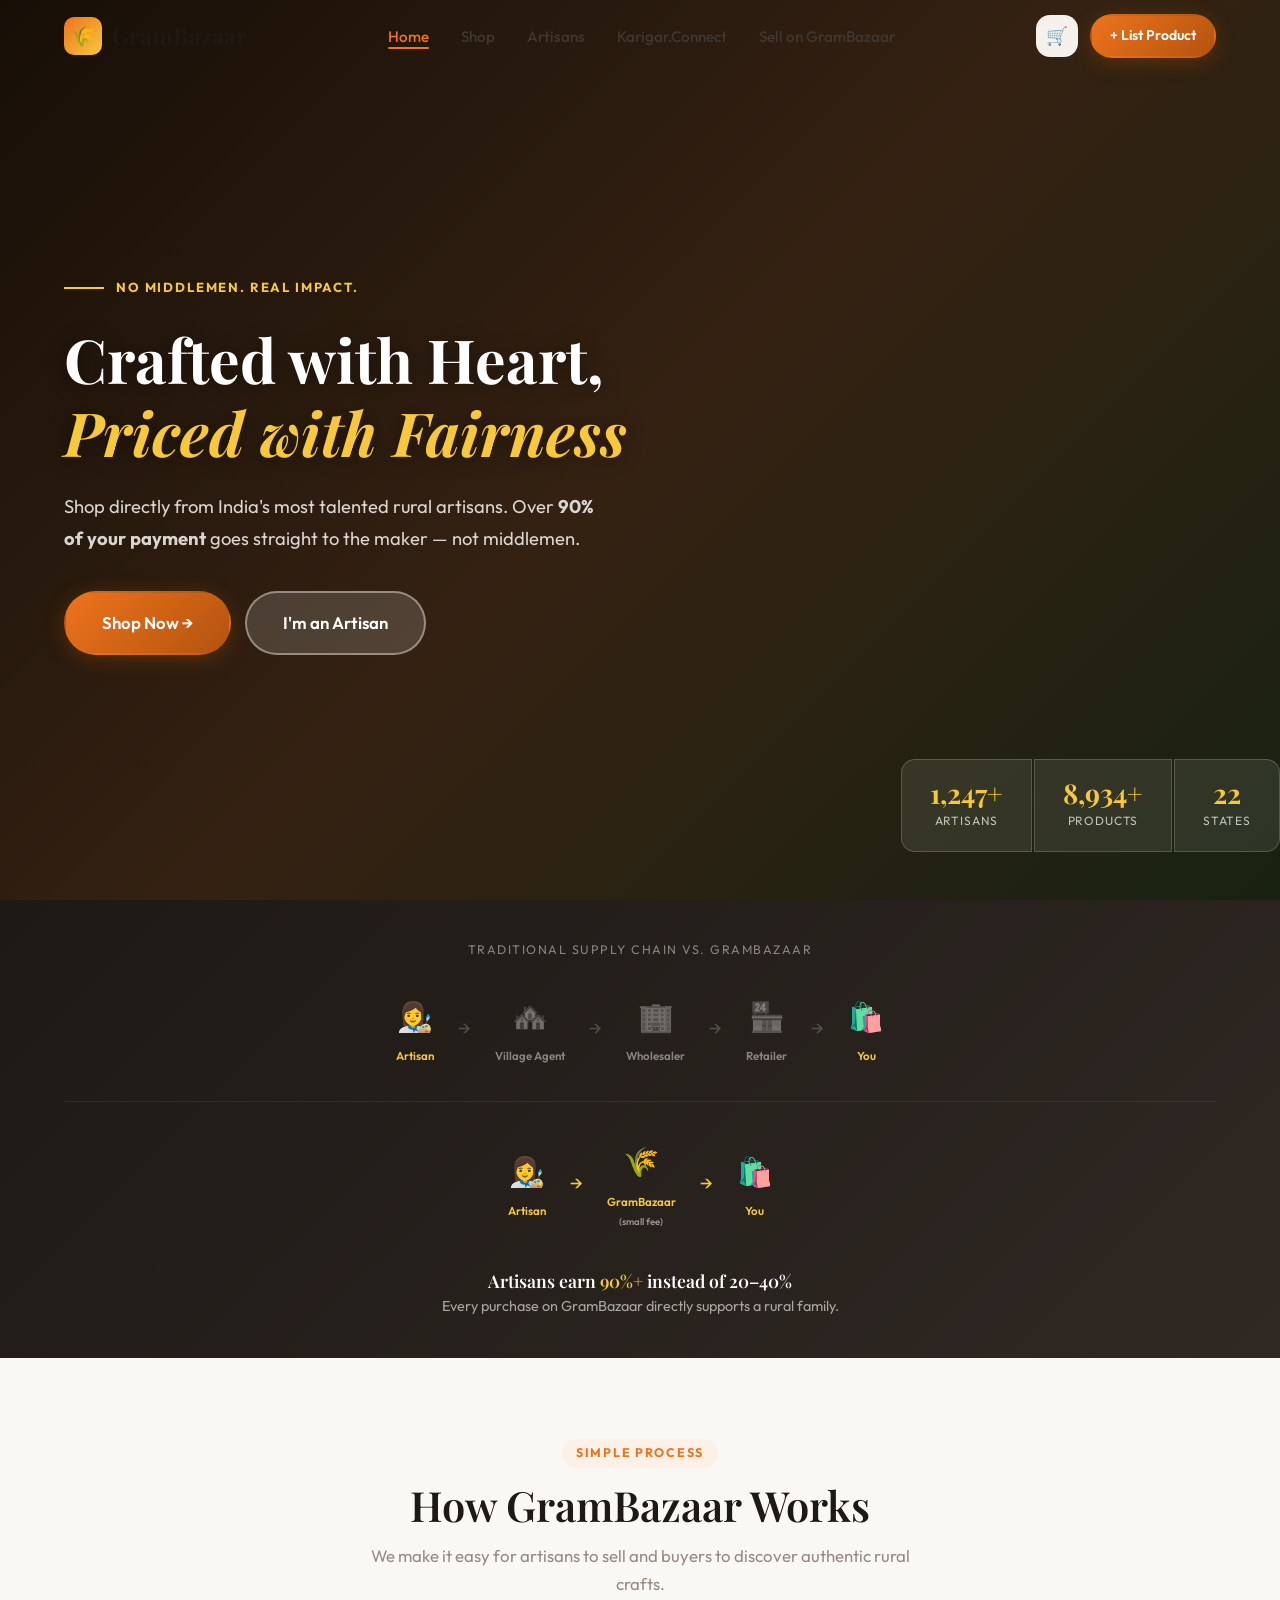
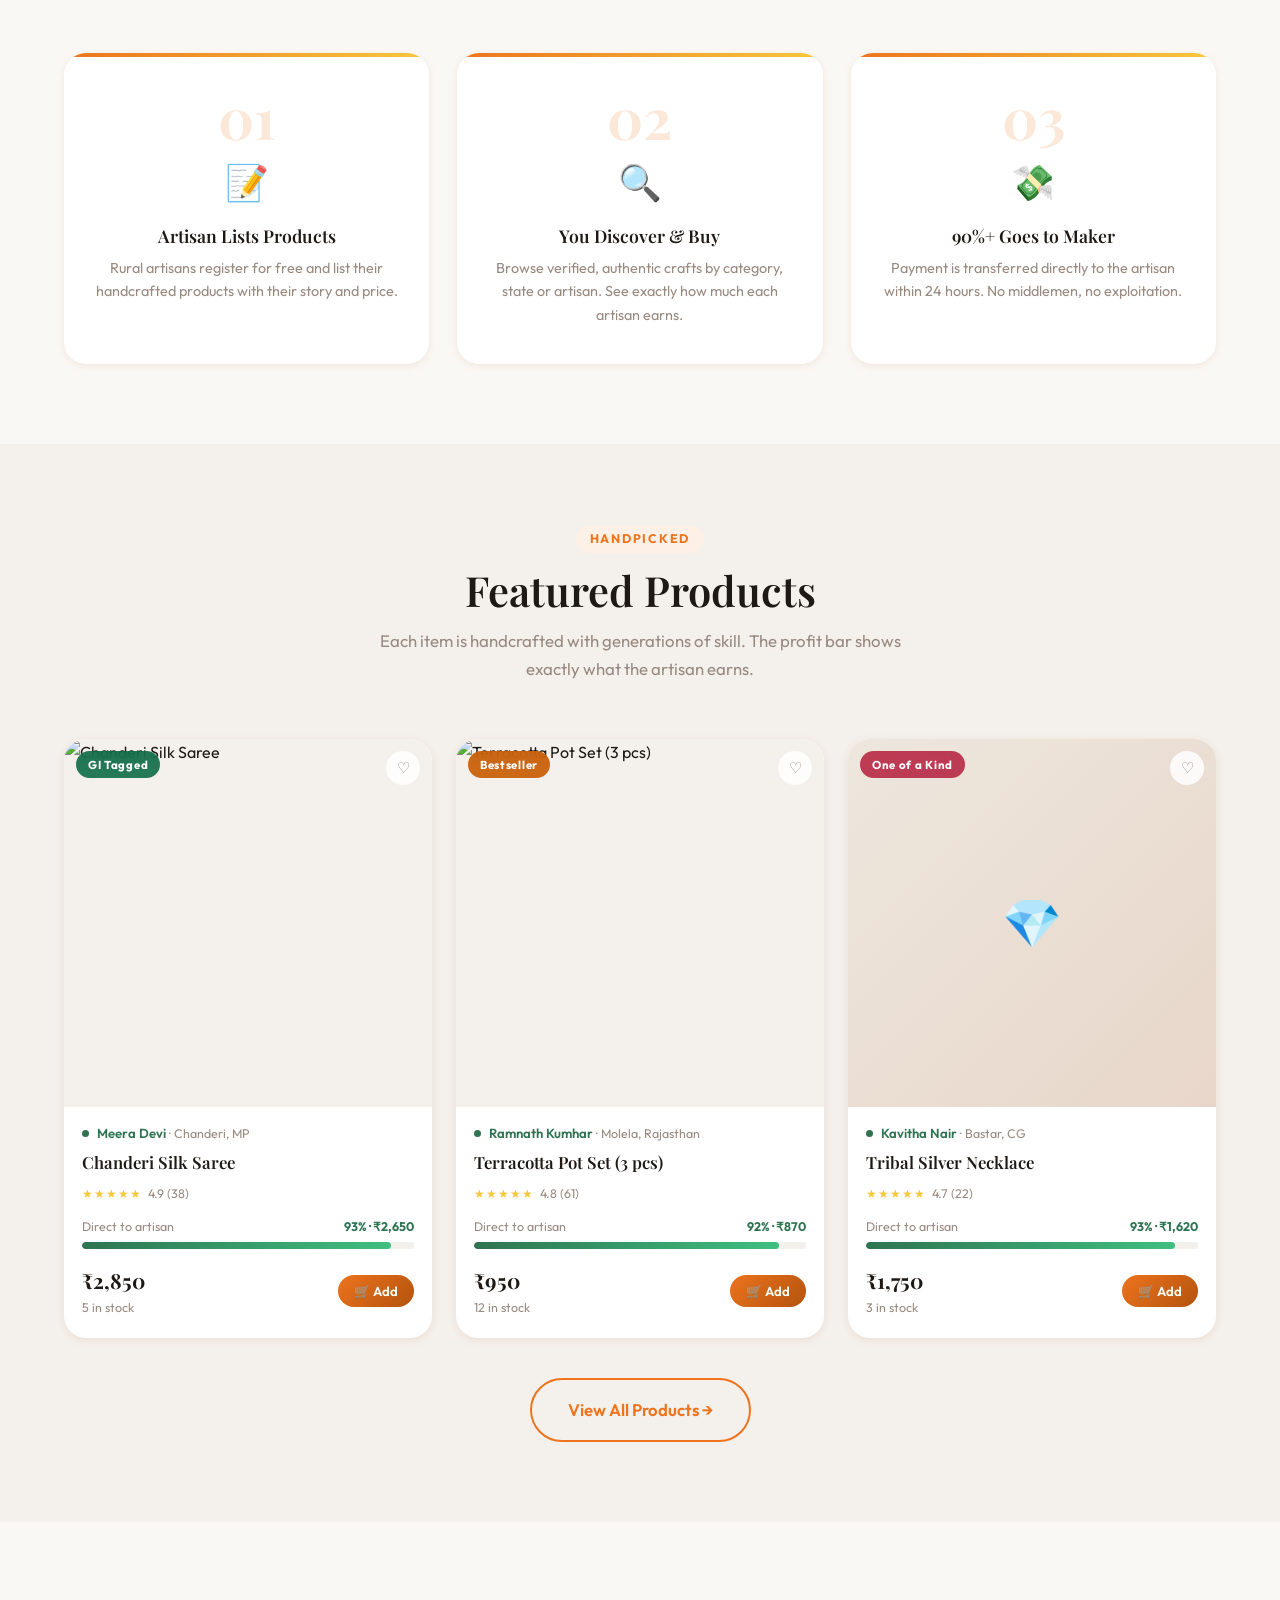
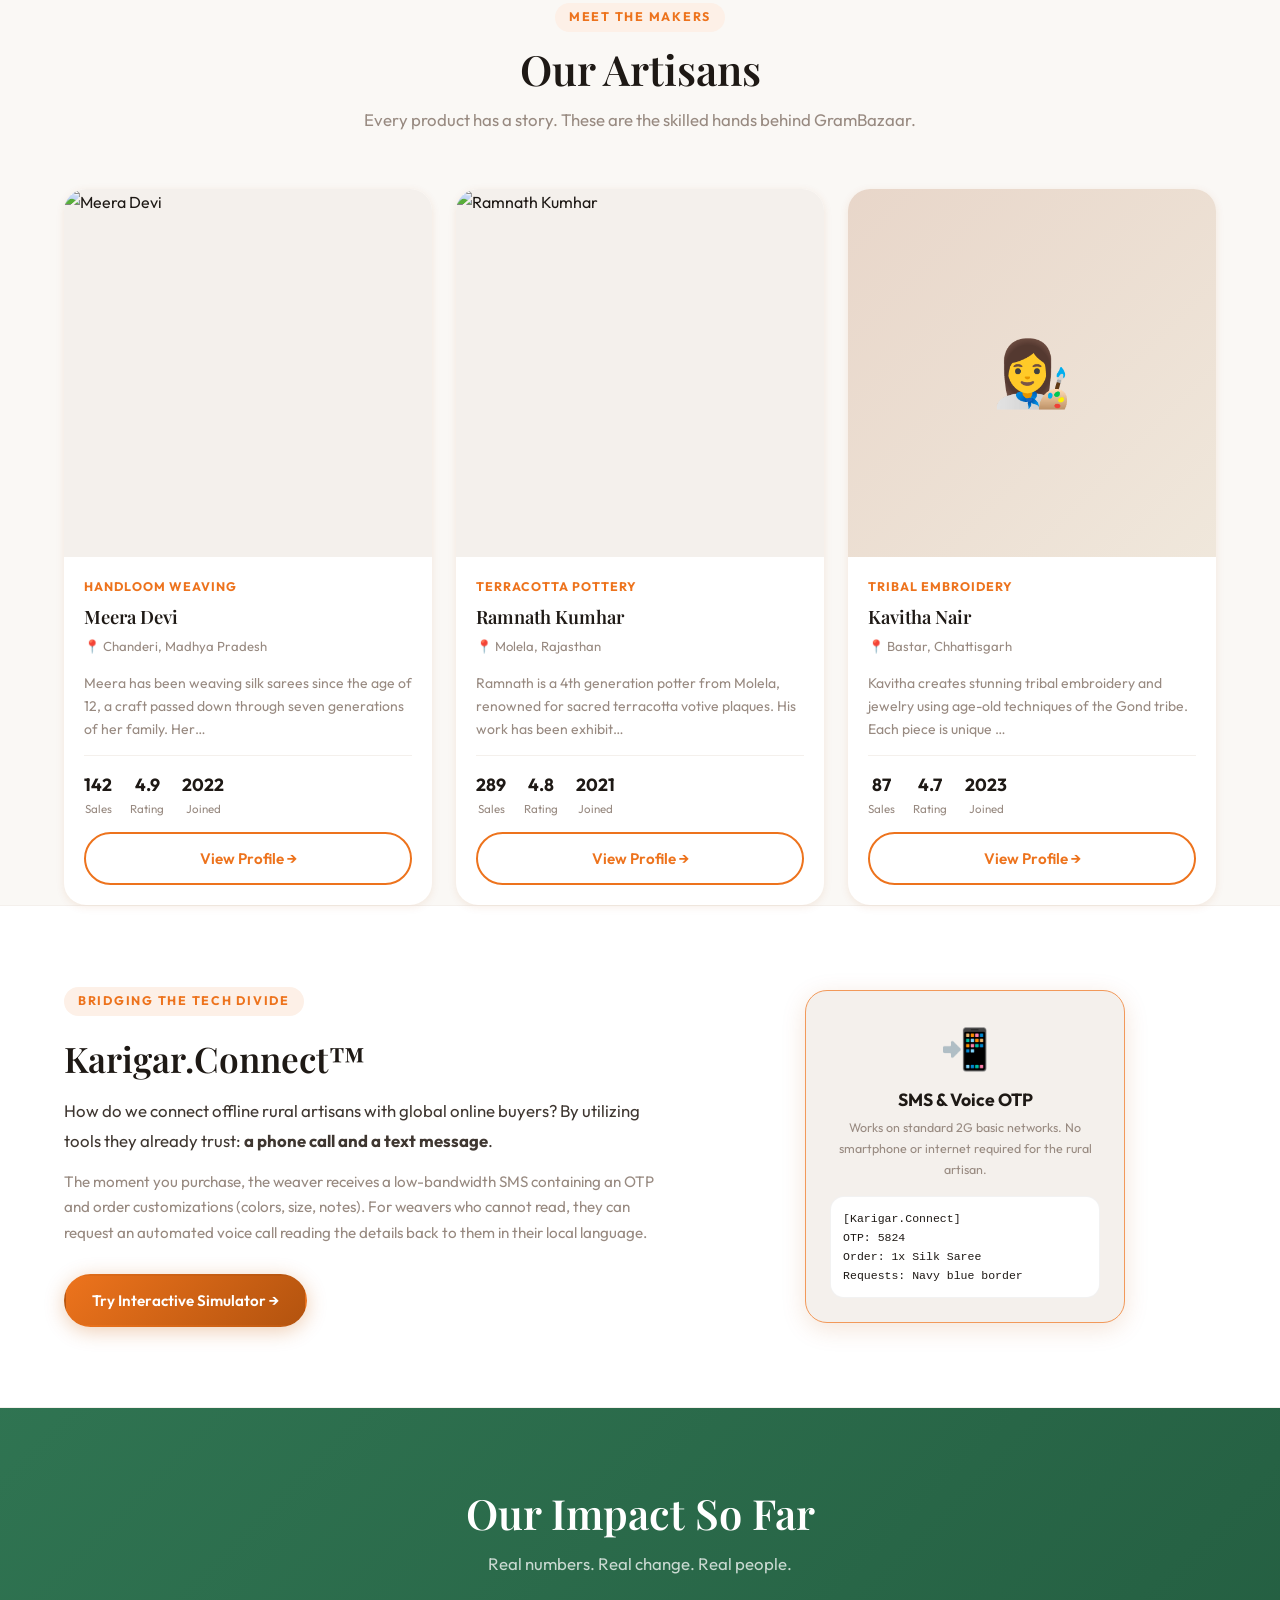
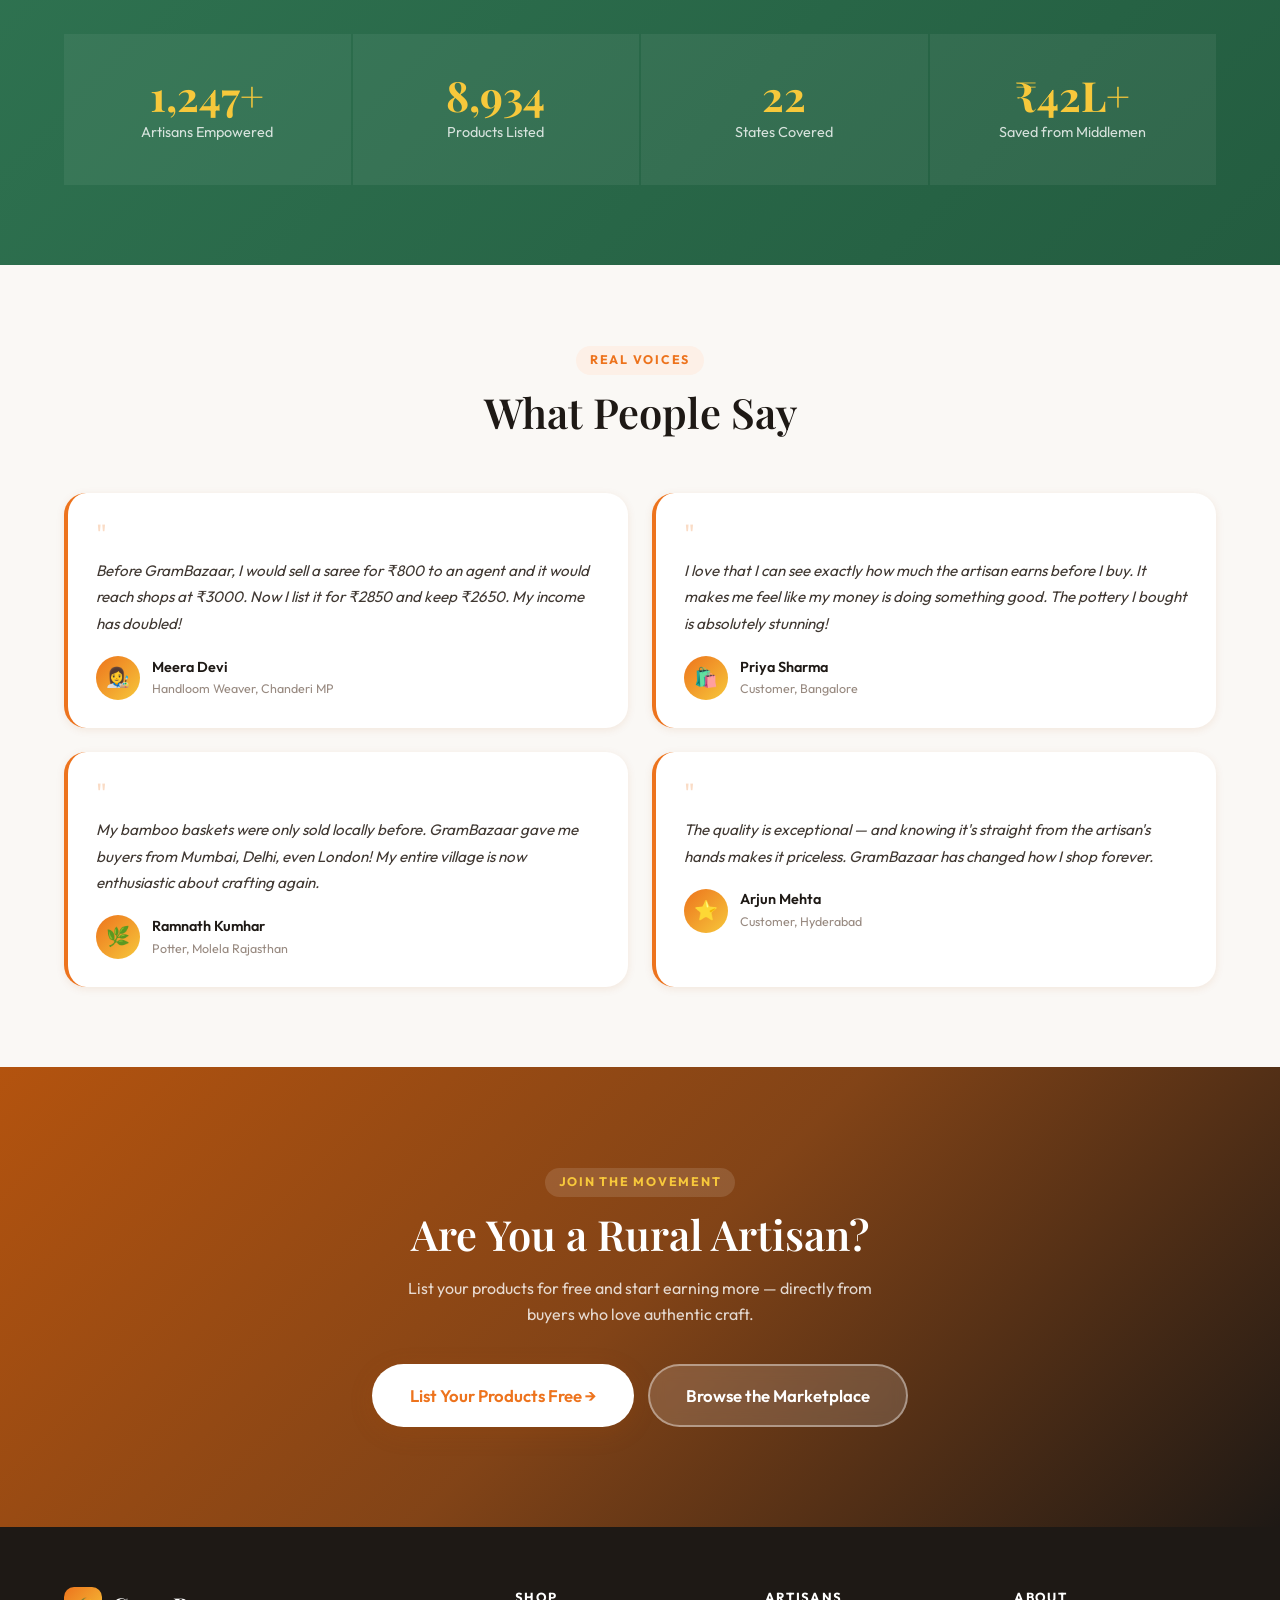
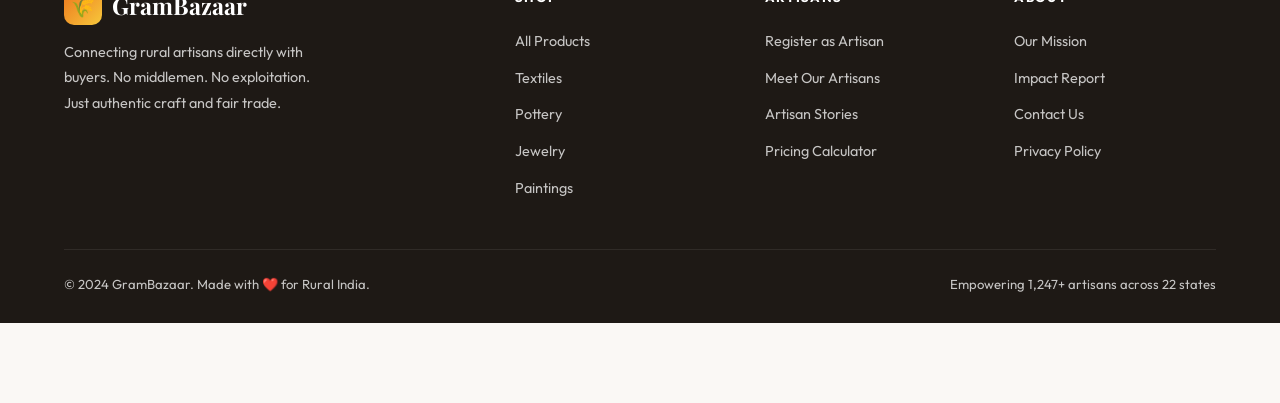
==== commit 3124aaed: "implementation of karigar-connectivity and customisable cart problems" ====
--- a/index.html
+++ b/index.html
@@ -434,6 +434,7 @@
       <li><a href="index.html">Home</a></li>
       <li><a href="shop.html">Shop</a></li>
       <li><a href="artisan.html">Artisans</a></li>
+      <li><a href="karigar-connect.html">Karigar.Connect</a></li>
       <li><a href="list-product.html">Sell on GramBazaar</a></li>
     </ul>
     <div class="nav-actions">
@@ -580,6 +581,39 @@
     </div>
     <div class="artisans-grid" id="artisans-grid">
       <!-- Rendered by JS -->
+    </div>
+  </div>
+<!-- ══════════ KARIGAR.CONNECT CALLOUT ══════════ -->
+<section class="section" style="background: white; border-top: 1px solid var(--light); border-bottom: 1px solid var(--light);">
+  <div class="container">
+    <div style="display: grid; grid-template-columns: 1.2fr 1fr; gap: 48px; align-items: center; flex-wrap: wrap;">
+      <div class="reveal">
+        <span class="section-label">Bridging the Tech Divide</span>
+        <h2 style="margin-top: 10px; font-size: 2.2rem;">Karigar.Connect™</h2>
+        <p style="color: var(--dark-3); margin-top: 16px; font-size: 1.05rem; line-height: 1.8;">
+          How do we connect offline rural artisans with global online buyers? By utilizing tools they already trust: <strong>a phone call and a text message</strong>.
+        </p>
+        <p style="color: var(--mid); margin-top: 12px; font-size: 0.95rem; line-height: 1.7;">
+          The moment you purchase, the weaver receives a low-bandwidth SMS containing an OTP and order customizations (colors, size, notes). For weavers who cannot read, they can request an automated voice call reading the details back to them in their local language.
+        </p>
+        <div style="margin-top: 28px;">
+          <a href="karigar-connect.html" class="btn btn-primary">Try Interactive Simulator →</a>
+        </div>
+      </div>
+      <div class="reveal delay-1" style="display: flex; justify-content: center; width: 100%;">
+        <!-- Simple graphical phone element or mock visual -->
+        <div style="background: var(--light); border-radius: var(--radius-lg); padding: 24px; text-align: center; border: 1.5px solid var(--primary-light); max-width: 320px; box-shadow: var(--shadow-md);">
+          <span style="font-size: 2.5rem;">📲</span>
+          <h4 class="mt-8" style="font-family:'Outfit', sans-serif; font-weight: 700; color: var(--dark);">SMS & Voice OTP</h4>
+          <p class="text-xs text-mid mt-8">Works on standard 2G basic networks. No smartphone or internet required for the rural artisan.</p>
+          <div style="background: white; border-radius: var(--radius-md); padding: 12px; margin-top: 16px; font-family: monospace; font-size: 0.72rem; text-align: left; border: 1px solid rgba(0,0,0,0.05);">
+            [Karigar.Connect]<br>
+            OTP: 5824<br>
+            Order: 1x Silk Saree<br>
+            Requests: Navy blue border
+          </div>
+        </div>
+      </div>
     </div>
   </div>
 </section>
